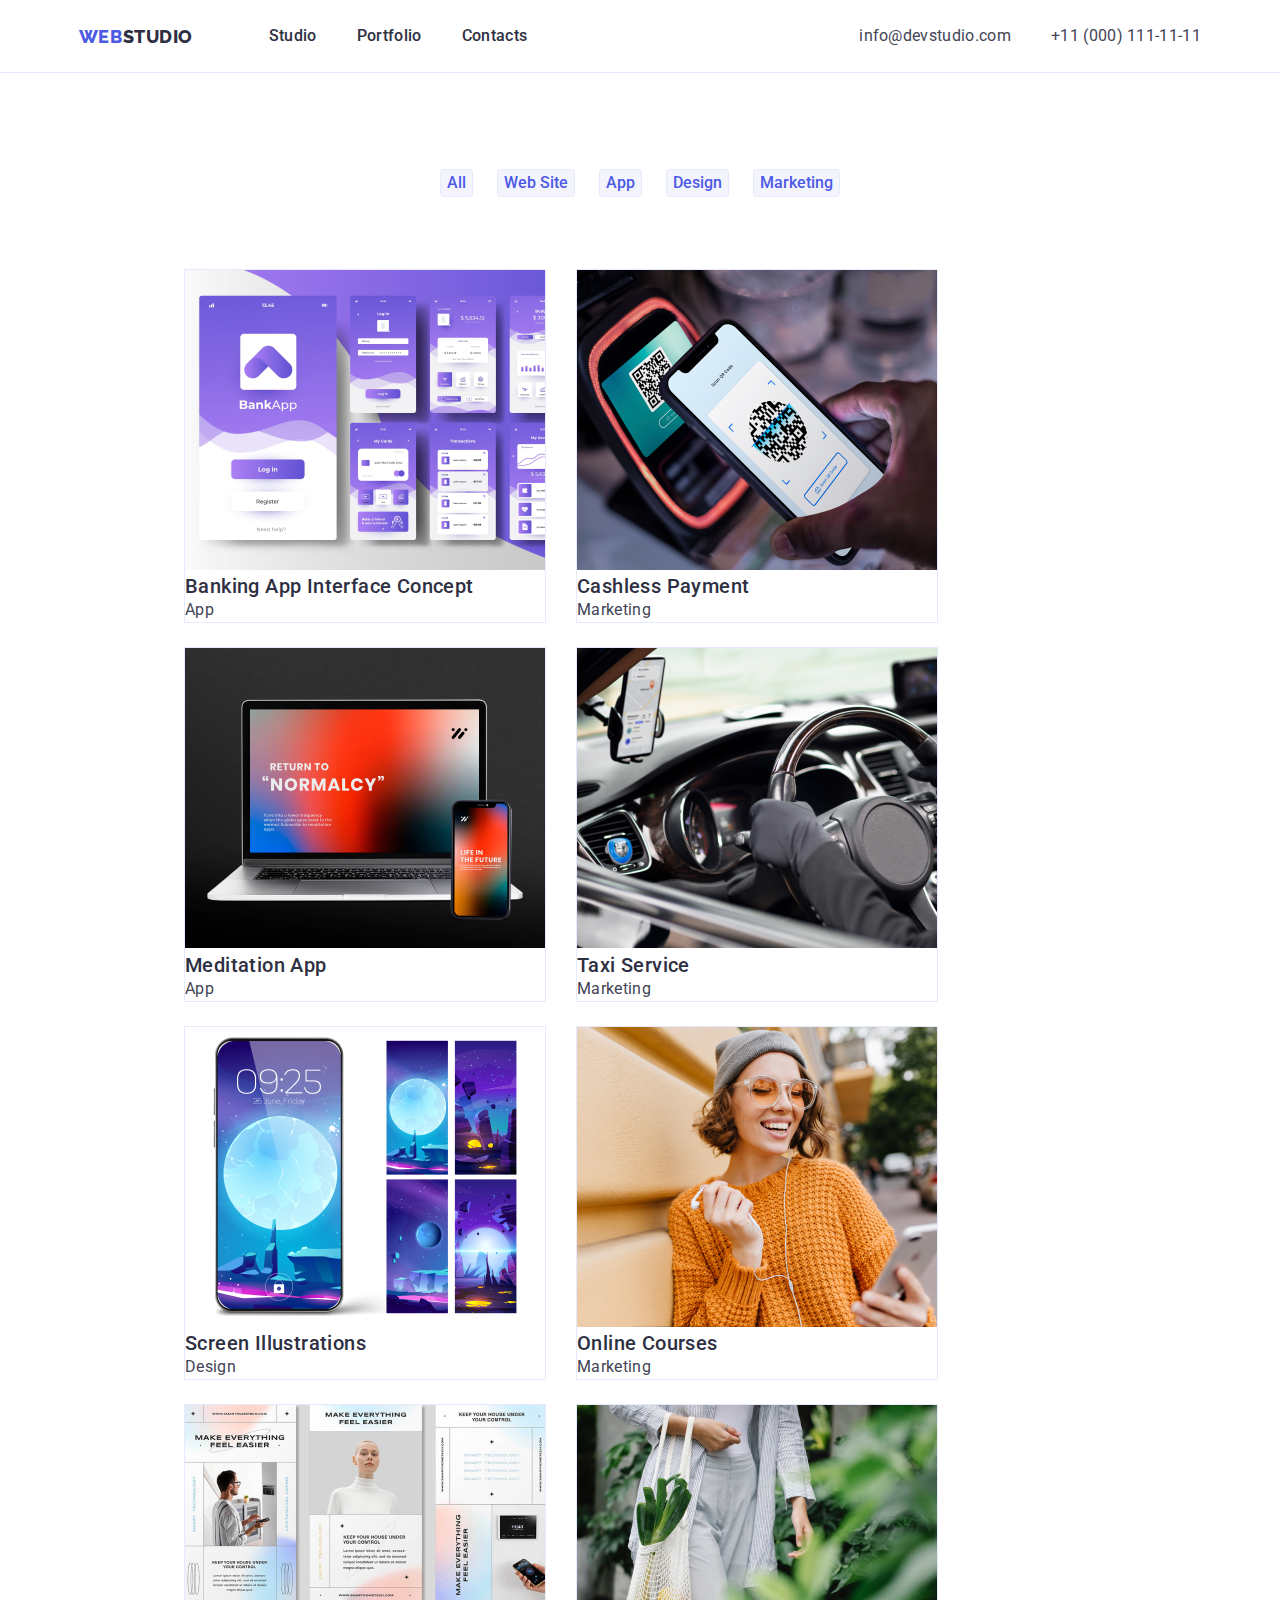
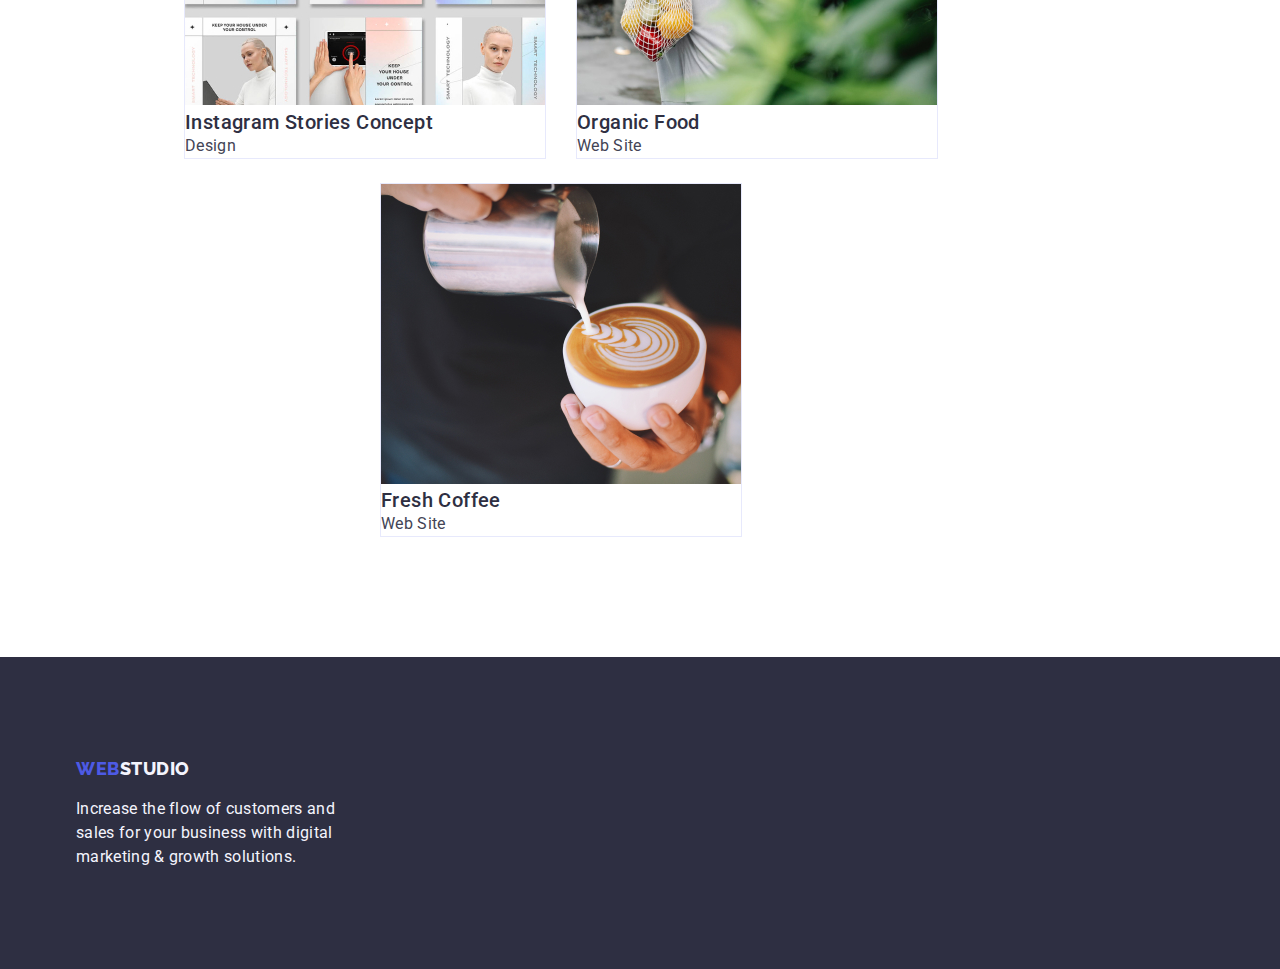
==== portfolio.html @ 6aa23710 "css refactor pt2" ====
<!DOCTYPE html>
<html lang="en">
  <head>
    <meta charset="UTF-8" />
    <meta name="viewport" content="width=device-width, initial-scale=1.0" />

    <title>Web Studio</title>

    <link rel="stylesheet" href="./css/modern-normalize.css" />
    <link rel="stylesheet" href="./css/styles.css" />

    <link rel="preconnect" href="https://fonts.googleapis.com" />
    <link rel="preconnect" href="https://fonts.gstatic.com" crossorigin />
    <link
      href="https://fonts.googleapis.com/css2?family=Raleway:ital,wght@0,800;1,800&family=Roboto:ital,wght@0,400;0,500;0,700;0,900;1,700;1,900&display=swap"
      rel="stylesheet"
    />
  </head>
  <body>
    <header class="header-container">
      <div class="container header-wrapper">
        <a href="#" class="header-logo"
          ><span class="header-logo-highlighted">Web</span>Studio</a
        >
        <nav class="nav-wrapper">
          <menu class="menu-list">
            <li><a class="menu-item" href="index.html">Studio</a></li>
            <li><a class="menu-item" href="portfolio.html">Portfolio</a></li>
            <li><a class="menu-item" href="#">Contacts</a></li>
          </menu>
        </nav>
        <ul class="contact-list">
          <li>
            <a class="contact-item" href="mailto:info@devstudio.com"
              >info@devstudio.com</a
            >
          </li>
          <li>
            <a class="contact-item" href="tel:+111111111">+11 (000) 111-11-11</a>
          </li>
        </ul>
      </div>
    </header>

    <main>
      <div class="filter-list-container">
        <ul class="filter-list">
          <li><button class="filter-item" type="button">All</button></li>
          <li><button class="filter-item" type="button">Web Site</button></li>
          <li><button class="filter-item" type="button">App</button></li>
          <li><button class="filter-item" type="button">Design</button></li>
          <li><button class="filter-item" type="button">Marketing</button></li>
        </ul>
      </div>
      <div class="container">
        <section class="gallery-section">
          <div class=""></div>
          <ul class="gallery-image-list">
            <li class="gallery-image-listitem">
              <figure class="gallery-image-card">
                <img
                  src="./images/banking-app.jpg"
                  alt="Image of Banking App Interface Concept"
                  width="360"
                  height="300"
                />
                <h3 class="gallery-image-label">Banking App Interface Concept</h3>
                <figcaption class="gallery-image-description">App</figcaption>
              </figure>
            </li>
            <li class="gallery-image-listitem">
              <figure class="gallery-image-card">
                <img
                  src="./images/cashless-payment.jpg"
                  alt="Image of cashless payment app"
                  width="360"
                  height="300"
                />
                <h3 class="gallery-image-label">Cashless Payment</h3>
                <figcaption class="gallery-image-description">Marketing</figcaption>
              </figure>
            </li>
            <li class="gallery-image-listitem">
              <figure class="gallery-image-card">
                <img
                  src="./images/meditation-app.jpg"
                  alt="Image of meditation app"
                  width="360"
                  height="300"
                />
                <h3 class="gallery-image-label">Meditation App</h3>
                <figcaption class="gallery-image-description">App</figcaption>
              </figure>
            </li>
            <li class="gallery-image-listitem">
              <figure class="gallery-image-card">
                <img
                  src="./images/taxi-service.jpg"
                  alt="Image of taxi service"
                  width="360"
                  height="300"
                />
                <h3 class="gallery-image-label">Taxi Service</h3>
                <figcaption class="gallery-image-description">Marketing</figcaption>
              </figure>
            </li>
            <li class="gallery-image-listitem">
              <figure class="gallery-image-card">
                <img
                  src="./images/screen-illustrations.jpg"
                  alt="Image of screen illustrations app"
                  width="360"
                  height="300"
                />
                <h3 class="gallery-image-label">Screen Illustrations</h3>
                <figcaption class="gallery-image-description">Design</figcaption>
              </figure>
            </li>
            <li class="gallery-image-listitem">
              <figure class="gallery-image-card">
                <img
                  src="./images/online-courses.jpg"
                  alt="Image of woman holding a phone"
                  width="360"
                  height="300"
                />
                <h3 class="gallery-image-label">Online Courses</h3>
                <figcaption class="gallery-image-description">Marketing</figcaption>
              </figure>
            </li>
            <li class="gallery-image-listitem">
              <figure class="gallery-image-card">
                <img
                  src="./images/instagram-stories-concept.jpg"
                  alt="Image of instagram stories concept "
                  width="360"
                  height="300"
                />
                <h3 class="gallery-image-label">Instagram Stories Concept</h3>
                <figcaption class="gallery-image-description">Design</figcaption>
              </figure>
            </li>
            <li class="gallery-image-listitem">
              <figure class="gallery-image-card">
                <img
                  src="./images/organic-food.jpg"
                  alt="Image of someone holding a bag with vegetables"
                  width="360"
                  height="300"
                />
                <h3 class="gallery-image-label">Organic Food</h3>
                <figcaption class="gallery-image-description">Web Site</figcaption>
              </figure>
            </li>
            <li class="gallery-image-listitem">
              <figure class="gallery-image-card">
                <img
                  src="./images/fresh-coffee.jpg"
                  alt="Image of someone pouring a coffee into a cup"
                  width="360"
                  height="300"
                />
                <h3 class="gallery-image-label">Fresh Coffee</h3>
                <figcaption class="gallery-image-description">Web Site</figcaption>
              </figure>
            </li>
          </ul>
        </section>
      </div>
    </main>

    <footer class="footer-container">
      <div class="container footer-wraper">
        <ul class="footer-list">
          <li>
            <a class="footer-logo" href="#"
              ><span class="footer-logo-highlighted">Web</span>Studio</a
            >
          </li>
          <li>
            <p class="footer-text">
              Increase the flow of customers and sales for your business with digital
              marketing & growth solutions.
            </p>
          </li>
        </ul>
      </div>
    </footer>
  </body>
</html>
---- css/styles.css ----
:root {
  --color-primary: #4d5ae5;
  --color-pressed: #404bbf;
  --color-dark: #2e2f42;
  --color-success: #31d0aa;
  --color-text: #434455;
  --color-subtle-text: #8e8f99;
  --color-accent: #e7e9fc;
  --color-light: #f4f4fd;
  --color-modal-overlay: #2e2f42;
  --color-hero-background: #2e2f42;
  --color-white-background: #ffffff;
  --color-modal-background: #2e2f42;
}
body {
  color: var(--color-text);
  font-family: "Roboto", sans-serif;

  font-size: 16px;
}
/* utility classes */
.container {
  width: 1128px;
}
.section {
  padding-top: 120px;
  padding-bottom: 120px;
}
h1 {
  padding: 0;
  margin: 0;
}
h2 {
  padding: 0;
  margin: 0;
}
h3 {
  padding: 0;
  margin: 0;
}
ul {
  list-style: none;
  padding: 0;
  margin: 0;
}
menu {
  list-style: none;
  padding: 0;
  margin: 0;
}
figure {
  padding: 0;
  margin: 0;
}
p {
  padding: 0;
  margin: 0;
}
/* end of utility classes*/

/* Header section */
.header-container {
  background-color: var(--color-white-background);

  padding-left: 156px;
  padding-right: 156px;
  padding: 24px 24px;

  border-bottom: 1px solid var(--color-accent);
}
.header-wrapper {
  margin: 0 auto;
  display: flex;
  justify-content: center;
  align-items: center;
}
.header-logo {
  color: var(--color-dark);

  font-family: "Raleway", sans-serif;

  font-size: 18px;
  font-weight: 800;
  line-height: 1.1666667;
  letter-spacing: 0.54px;

  text-decoration: none;
  text-transform: uppercase;
}
.header-logo-highlighted {
  color: var(--color-primary);
}
.nav-wrapper {
  margin-left: 76px;
  margin-right: 332px;
}

.menu-list {
  display: flex;
  gap: 40px;

  padding: 0;
}
.menu-item {
  color: var(--color-dark);

  font-weight: 500;
  line-height: 1.5;
  letter-spacing: 0.32px;

  text-decoration: none;
}
.menu-item:focus,
.menu-item:hover {
  color: var(--color-pressed);
}

.contact-list {
  display: flex;
  gap: 40px;

  padding: 0;
}

.contact-item {
  color: var(--color-text);

  line-height: 1.5;
  letter-spacing: 0.32px;

  text-decoration: none;
}
.contact-item:hover,
.contact-item:focus {
  color: var(--color-pressed);
}

/*End of Header section */

/* Main */
.main-container {
  background-color: var(--color-white-background);
}

/* Hero section */
.hero-container {
  background-color: var(--color-dark);

  display: flex;
  flex-direction: column;

  justify-content: center;
  align-items: center;

  gap: 48px;

  padding: 188px 188px;
}
.hero-title {
  color: var(--color-white-background);

  font-size: 56px;
  font-weight: 700;
  line-height: 1.0714286;
  letter-spacing: 1.12px;

  text-align: center;

  max-width: 496px;
}
.hero-button {
  color: var(--color-white-background);
  background-color: var(--color-primary);

  font-family: "Roboto", sans-serif;

  font-weight: 500;
  line-height: 1.5;
  letter-spacing: 0.64px;

  border: none;
  outline: none;
  cursor: pointer;

  border-radius: 4px;
  box-shadow: 0px 4px 4px 0px rgba(0, 0, 0, 0.15);

  max-width: 635px;
  padding: 16px 32px;
}
.hero-button:focus,
.hero-button:hover {
  background-color: var(--color-pressed);
}
/* End of Hero section */

/* Company Values section */
.company-values-container {
  display: flex;
  justify-content: center;
  gap: 24px;
}

.company-values-list {
  display: flex;
  justify-content: center;

  margin: 0;
  padding: 0;
  gap: 24px;
}
.company-values-wrapper {
  display: flex;
  flex-direction: column;
  gap: 8px;
  max-width: 264px;
}

.company-values-label {
  color: var(--color-dark);

  font-size: 20px;
  font-weight: 500;
  line-height: 1.2;
  letter-spacing: 0.4px;

  margin: 0;
  padding: 0;
}
.company-values-description {
  line-height: 1.5;
  letter-spacing: 0.32px;

  margin: 0;
  padding: 0;
}
/* End of Company Values */

/* Our work section */

.our-work-container {
  display: flex;
  justify-content: center;
  align-items: center;
}
.our-work-wrapper {
  display: flex;
  flex-direction: column;
  justify-content: center;
  align-items: center;

  gap: 72px;
}
.our-work-title {
  color: var(--color-dark);

  font-size: 36px;
  font-weight: 700;
  line-height: 1.111;
  letter-spacing: 0.72px;

  text-transform: capitalize;
  text-align: center;
}
.our-work-list {
  display: flex;
  gap: 24px;
}
.our-work-image {
  border: 1px solid var(--color-accent);
}

/* End of Our work section */

/* Our team section */
.our-team-container {
  background-color: var(--color-light);

  display: flex;
  justify-content: center;
  align-items: center;
}
.our-team-wrapper {
  display: flex;
  flex-direction: column;
  justify-content: center;
  align-items: center;

  gap: 72px;
}
.our-team-title {
  color: var(--color-dark);

  font-size: 36px;
  font-weight: 700;
  line-height: 1.111;
  letter-spacing: 0.72px;

  text-transform: capitalize;
  text-align: center;
}
.our-team-list {
  display: flex;
  justify-content: center;
  align-items: center;

  gap: 24px;
}
.our-team-card {
  background-color: var(--color-white-background);

  border-radius: 0px 0px 4px 4px;
  box-shadow: 0px 2px 1px 0px rgba(46, 47, 66, 0.08),
    0px 1px 1px 0px rgba(46, 47, 66, 0.16), 0px 1px 6px 0px rgba(46, 47, 66, 0.08);
}
.our-team-card-wrapper {
  display: flex;
  flex-direction: column;
  gap: 8px;

  padding-top: 32px;
  padding-bottom: 32px;
}
.our-team-label {
  color: var(--color-dark);

  font-size: 20px;
  font-weight: 500;
  line-height: 1.2;
  letter-spacing: 0.4px;

  text-align: center;
}
.our-team-description {
  line-height: 1.5;
  letter-spacing: 0.32px;

  text-align: center;
}
/* End of Our team section */

/* Footer section */
.footer-container {
  background-color: var(--color-dark);
  padding-top: 101.5px;
  padding-bottom: 100px;
  display: flex;
  justify-content: center;
  align-items: center;
}
.footer-wraper {
}
.footer-list {
  display: flex;
  flex-direction: column;
  gap: 17.5px;
}
.footer-logo {
  color: var(--color-light);

  font-family: "Raleway", sans-serif;

  font-size: 18px;
  font-weight: 800;
  line-height: 1.1666667;
  letter-spacing: 0.54px;

  text-decoration: none;
  text-transform: uppercase;
}
.footer-logo-highlighted {
  color: var(--color-primary);
}
.footer-text {
  color: var(--color-light);

  line-height: 1.5;
  letter-spacing: 0.32px;

  max-width: 264px;
}
/* End of Footer section */

/* Filter section */
.filter-section {
  display: flex;
  flex-direction: column;
  justify-content: center;
  align-items: center;
}
.filter-list-container {
  display: flex;
  flex-direction: column;
  justify-content: center;
  align-items: center;

  padding-top: 96px;
}

.filter-list {
  display: flex;
  gap: 24px;
}
.filter-item {
  color: var(--color-primary);
  background-color: var(--color-light);

  font-family: "Roboto", sans-serif;

  font-weight: 500;
  line-height: 1.5;

  border: 1px solid var(--color-accent);
  border-radius: 4px;
  outline: none;
  cursor: pointer;
}
.filter-item:focus,
.filter-item:hover {
  color: var(--color-white-background);
  background-color: var(--color-pressed);

  border: 1px solid var(--color-pressed);
  box-shadow: 0px 2px 2px 0px rgba(0, 0, 0, 0.12), 0px 2px 1px 0px rgba(0, 0, 0, 0.08),
    0px 3px 1px 0px rgba(0, 0, 0, 0.1);
}

/* End of Filter section */

/* Gallery section */
.gallery-section {
  padding-top: 72px;
  padding-bottom: 120px;
  display: flex;
  justify-content: center;
  align-items: center;
}
.gallery-section-wrapper {
  display: flex;
  justify-content: center;
  align-items: center;
}
.gallery-image-list {
  display: flex;

  justify-content: center;
  align-items: center;
  flex-wrap: wrap;
  gap: 24px;
}
.gallery-image-listitem {
  display: flex;
  flex-basis: calc((100% - 24px) / 3);
}
.gallery-image-card {
  background-color: var(--color-white-background);
  border: 1px solid var(--color-accent);
}
.gallery-image-label {
  color: var(--color-dark);

  font-size: 20px;
  font-weight: 500;
  line-height: 1.2;
  letter-spacing: 0.4px;
}
.gallery-image-description {
  line-height: 1.5;
  letter-spacing: 0.32px;
}
/* End of Gallery section */
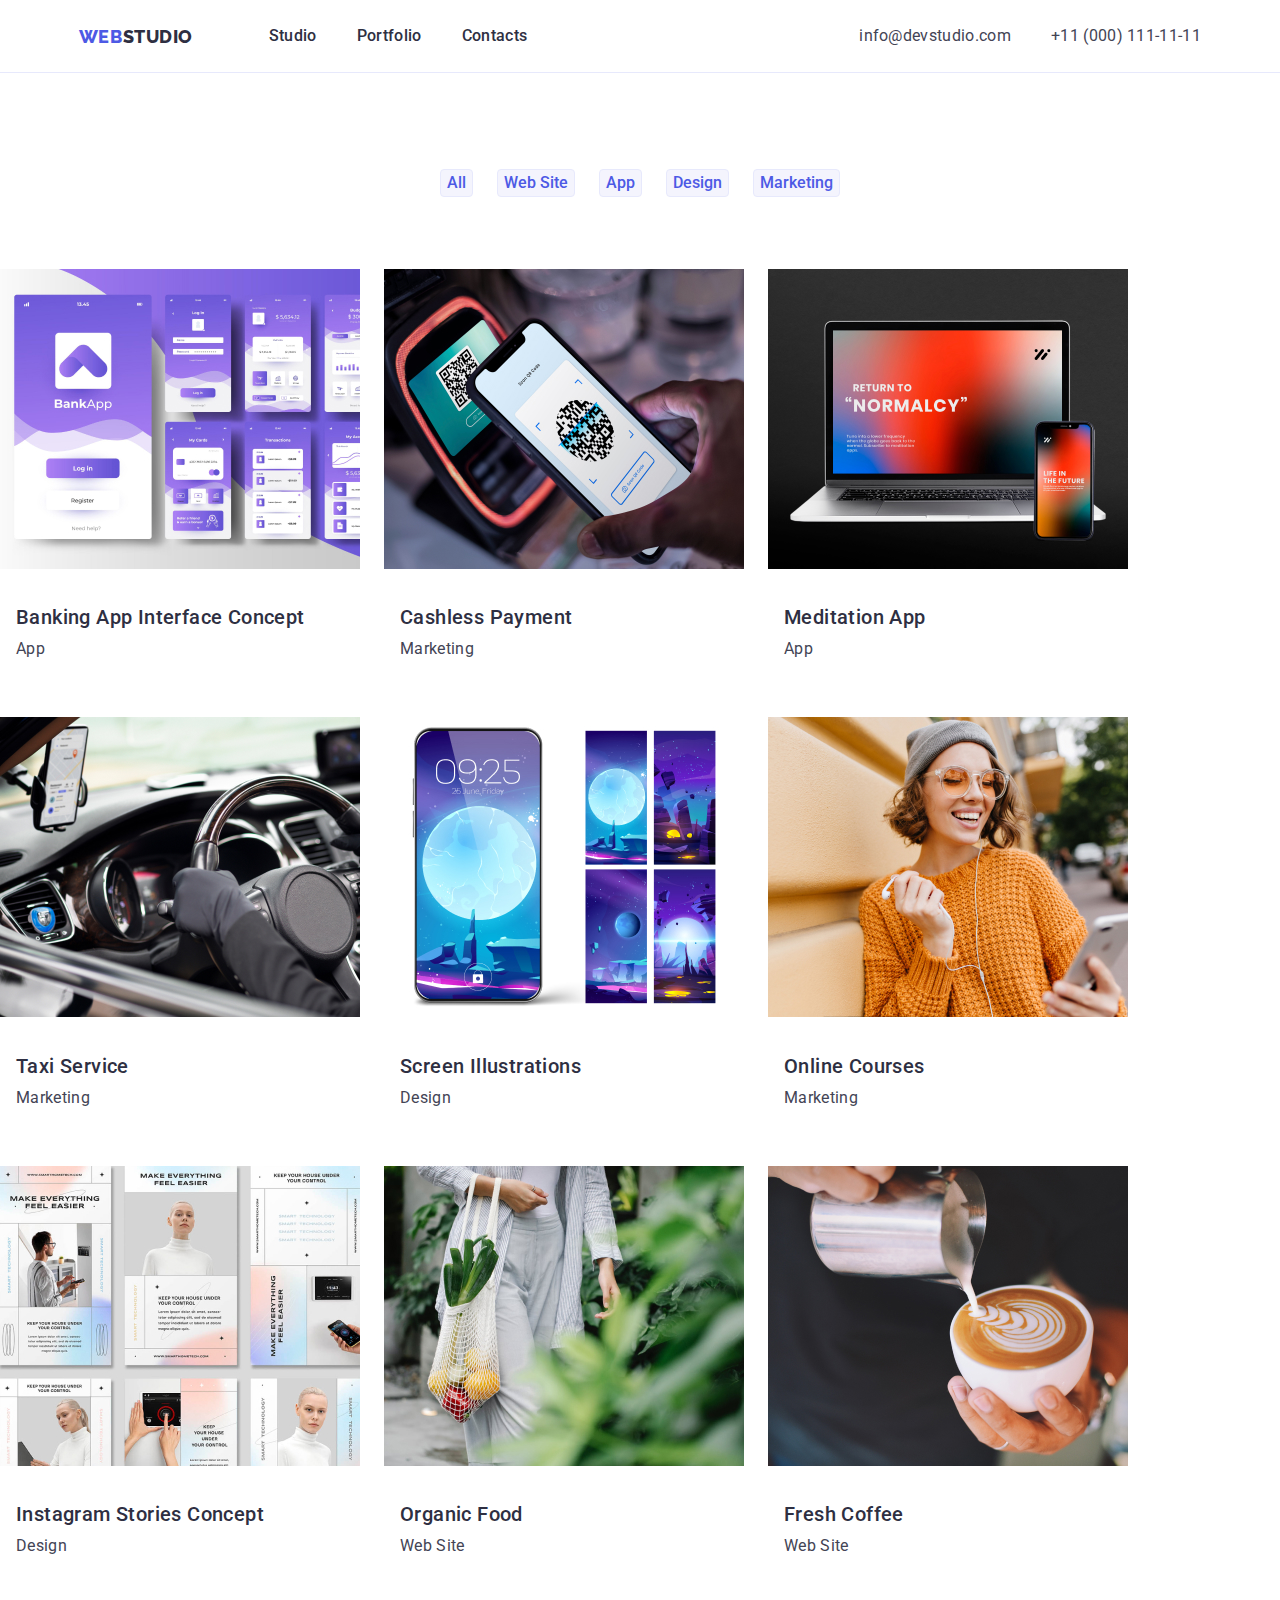
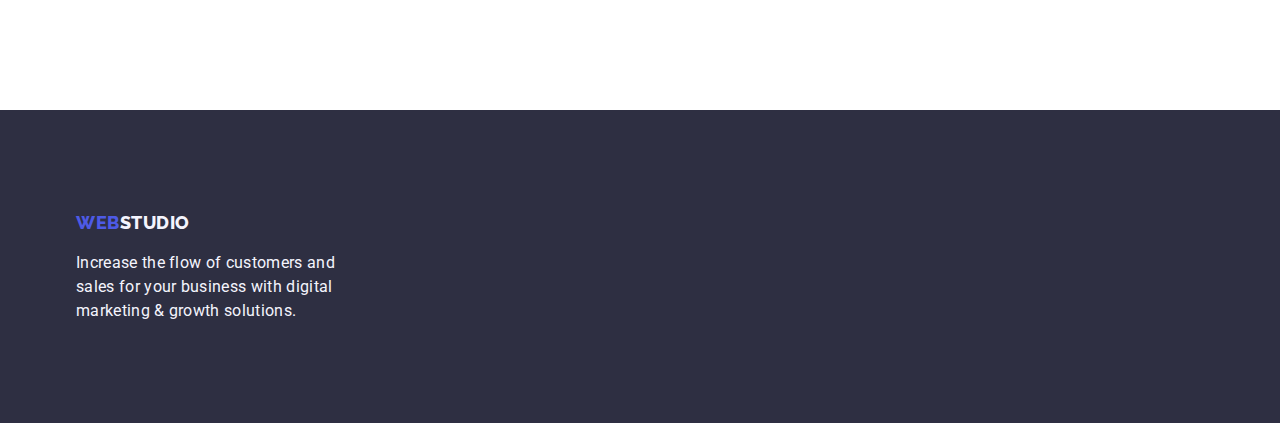
==== commit ac09a493: "gallery card align" ====
--- a/portfolio.html
+++ b/portfolio.html
@@ -54,7 +54,6 @@
       </div>
       <div class="container">
         <section class="gallery-section">
-          <div class=""></div>
           <ul class="gallery-image-list">
             <li class="gallery-image-listitem">
               <figure class="gallery-image-card">
@@ -64,8 +63,10 @@
                   width="360"
                   height="300"
                 />
-                <h3 class="gallery-image-label">Banking App Interface Concept</h3>
-                <figcaption class="gallery-image-description">App</figcaption>
+                <div class="gallery-image-card-wrapper">
+                  <h3 class="gallery-image-label">Banking App Interface Concept</h3>
+                  <figcaption class="gallery-image-description">App</figcaption>
+                </div>
               </figure>
             </li>
             <li class="gallery-image-listitem">
@@ -76,8 +77,10 @@
                   width="360"
                   height="300"
                 />
-                <h3 class="gallery-image-label">Cashless Payment</h3>
-                <figcaption class="gallery-image-description">Marketing</figcaption>
+                <div class="gallery-image-card-wrapper">
+                  <h3 class="gallery-image-label">Cashless Payment</h3>
+                  <figcaption class="gallery-image-description">Marketing</figcaption>
+                </div>
               </figure>
             </li>
             <li class="gallery-image-listitem">
@@ -88,8 +91,10 @@
                   width="360"
                   height="300"
                 />
-                <h3 class="gallery-image-label">Meditation App</h3>
-                <figcaption class="gallery-image-description">App</figcaption>
+                <div class="gallery-image-card-wrapper">
+                  <h3 class="gallery-image-label">Meditation App</h3>
+                  <figcaption class="gallery-image-description">App</figcaption>
+                </div>
               </figure>
             </li>
             <li class="gallery-image-listitem">
@@ -100,8 +105,10 @@
                   width="360"
                   height="300"
                 />
-                <h3 class="gallery-image-label">Taxi Service</h3>
-                <figcaption class="gallery-image-description">Marketing</figcaption>
+                <div class="gallery-image-card-wrapper">
+                  <h3 class="gallery-image-label">Taxi Service</h3>
+                  <figcaption class="gallery-image-description">Marketing</figcaption>
+                </div>
               </figure>
             </li>
             <li class="gallery-image-listitem">
@@ -112,8 +119,10 @@
                   width="360"
                   height="300"
                 />
-                <h3 class="gallery-image-label">Screen Illustrations</h3>
-                <figcaption class="gallery-image-description">Design</figcaption>
+                <div class="gallery-image-card-wrapper">
+                  <h3 class="gallery-image-label">Screen Illustrations</h3>
+                  <figcaption class="gallery-image-description">Design</figcaption>
+                </div>
               </figure>
             </li>
             <li class="gallery-image-listitem">
@@ -124,8 +133,10 @@
                   width="360"
                   height="300"
                 />
-                <h3 class="gallery-image-label">Online Courses</h3>
-                <figcaption class="gallery-image-description">Marketing</figcaption>
+                <div class="gallery-image-card-wrapper">
+                  <h3 class="gallery-image-label">Online Courses</h3>
+                  <figcaption class="gallery-image-description">Marketing</figcaption>
+                </div>
               </figure>
             </li>
             <li class="gallery-image-listitem">
@@ -136,8 +147,10 @@
                   width="360"
                   height="300"
                 />
-                <h3 class="gallery-image-label">Instagram Stories Concept</h3>
-                <figcaption class="gallery-image-description">Design</figcaption>
+                <div class="gallery-image-card-wrapper">
+                  <h3 class="gallery-image-label">Instagram Stories Concept</h3>
+                  <figcaption class="gallery-image-description">Design</figcaption>
+                </div>
               </figure>
             </li>
             <li class="gallery-image-listitem">
@@ -148,8 +161,10 @@
                   width="360"
                   height="300"
                 />
-                <h3 class="gallery-image-label">Organic Food</h3>
-                <figcaption class="gallery-image-description">Web Site</figcaption>
+                <div class="gallery-image-card-wrapper">
+                  <h3 class="gallery-image-label">Organic Food</h3>
+                  <figcaption class="gallery-image-description">Web Site</figcaption>
+                </div>
               </figure>
             </li>
             <li class="gallery-image-listitem">
@@ -160,8 +175,10 @@
                   width="360"
                   height="300"
                 />
-                <h3 class="gallery-image-label">Fresh Coffee</h3>
-                <figcaption class="gallery-image-description">Web Site</figcaption>
+                <div class="gallery-image-card-wrapper">
+                  <h3 class="gallery-image-label">Fresh Coffee</h3>
+                  <figcaption class="gallery-image-description">Web Site</figcaption>
+                </div>
               </figure>
             </li>
           </ul>
--- a/css/styles.css
+++ b/css/styles.css
@@ -450,11 +450,17 @@
 }
 .gallery-image-listitem {
   display: flex;
-  flex-basis: calc((100% - 24px) / 3);
+  border: 0 1px 1px 1px solid var(--color-accent);
 }
 .gallery-image-card {
   background-color: var(--color-white-background);
-  border: 1px solid var(--color-accent);
+}
+.gallery-image-card-wrapper {
+  padding: 32px 16px;
+
+  display: flex;
+  flex-direction: column;
+  gap: 8px;
 }
 .gallery-image-label {
   color: var(--color-dark);
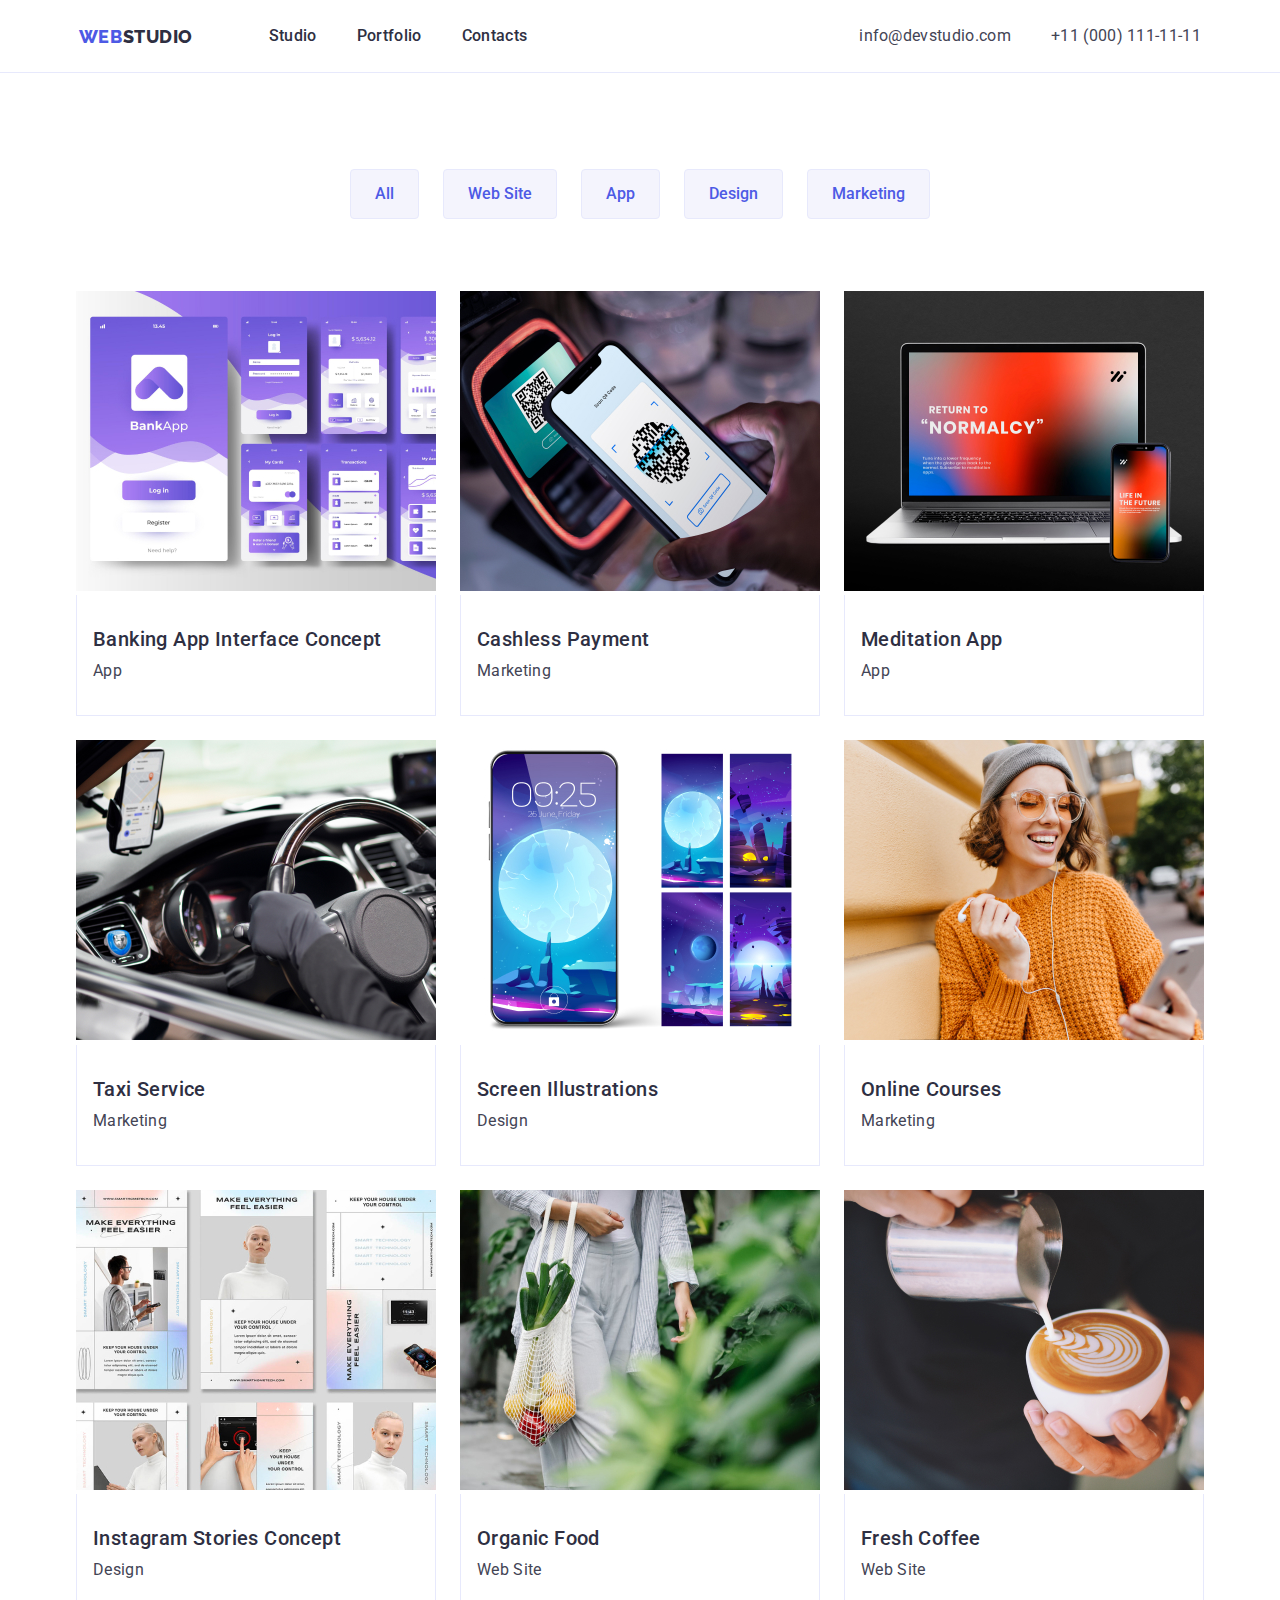
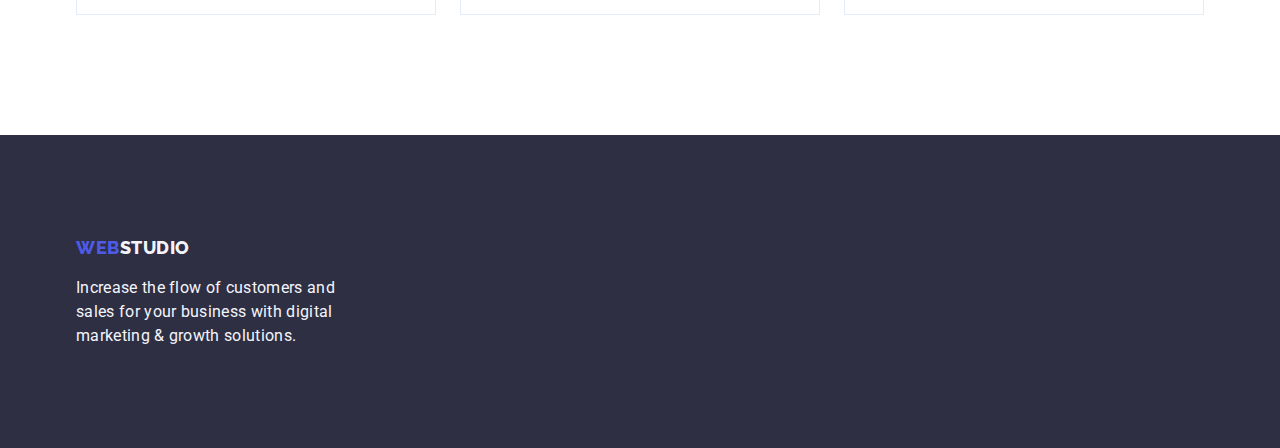
==== commit c6cab380: "gallery section align" ====
--- a/portfolio.html
+++ b/portfolio.html
@@ -52,8 +52,8 @@
           <li><button class="filter-item" type="button">Marketing</button></li>
         </ul>
       </div>
-      <div class="container">
-        <section class="gallery-section">
+      <section class="gallery-section">
+        <div class="container">
           <ul class="gallery-image-list">
             <li class="gallery-image-listitem">
               <figure class="gallery-image-card">
@@ -182,8 +182,8 @@
               </figure>
             </li>
           </ul>
-        </section>
-      </div>
+        </div>
+      </section>
     </main>
 
     <footer class="footer-container">
--- a/css/styles.css
+++ b/css/styles.css
@@ -414,6 +414,8 @@
   border-radius: 4px;
   outline: none;
   cursor: pointer;
+
+  padding: 12px 24px;
 }
 .filter-item:focus,
 .filter-item:hover {
@@ -428,6 +430,7 @@
 /* End of Filter section */
 
 /* Gallery section */
+
 .gallery-section {
   padding-top: 72px;
   padding-bottom: 120px;
@@ -450,12 +453,14 @@
 }
 .gallery-image-listitem {
   display: flex;
-  border: 0 1px 1px 1px solid var(--color-accent);
 }
 .gallery-image-card {
   background-color: var(--color-white-background);
 }
 .gallery-image-card-wrapper {
+  border: 1px solid var(--color-accent);
+  border-top: none;
+
   padding: 32px 16px;
 
   display: flex;
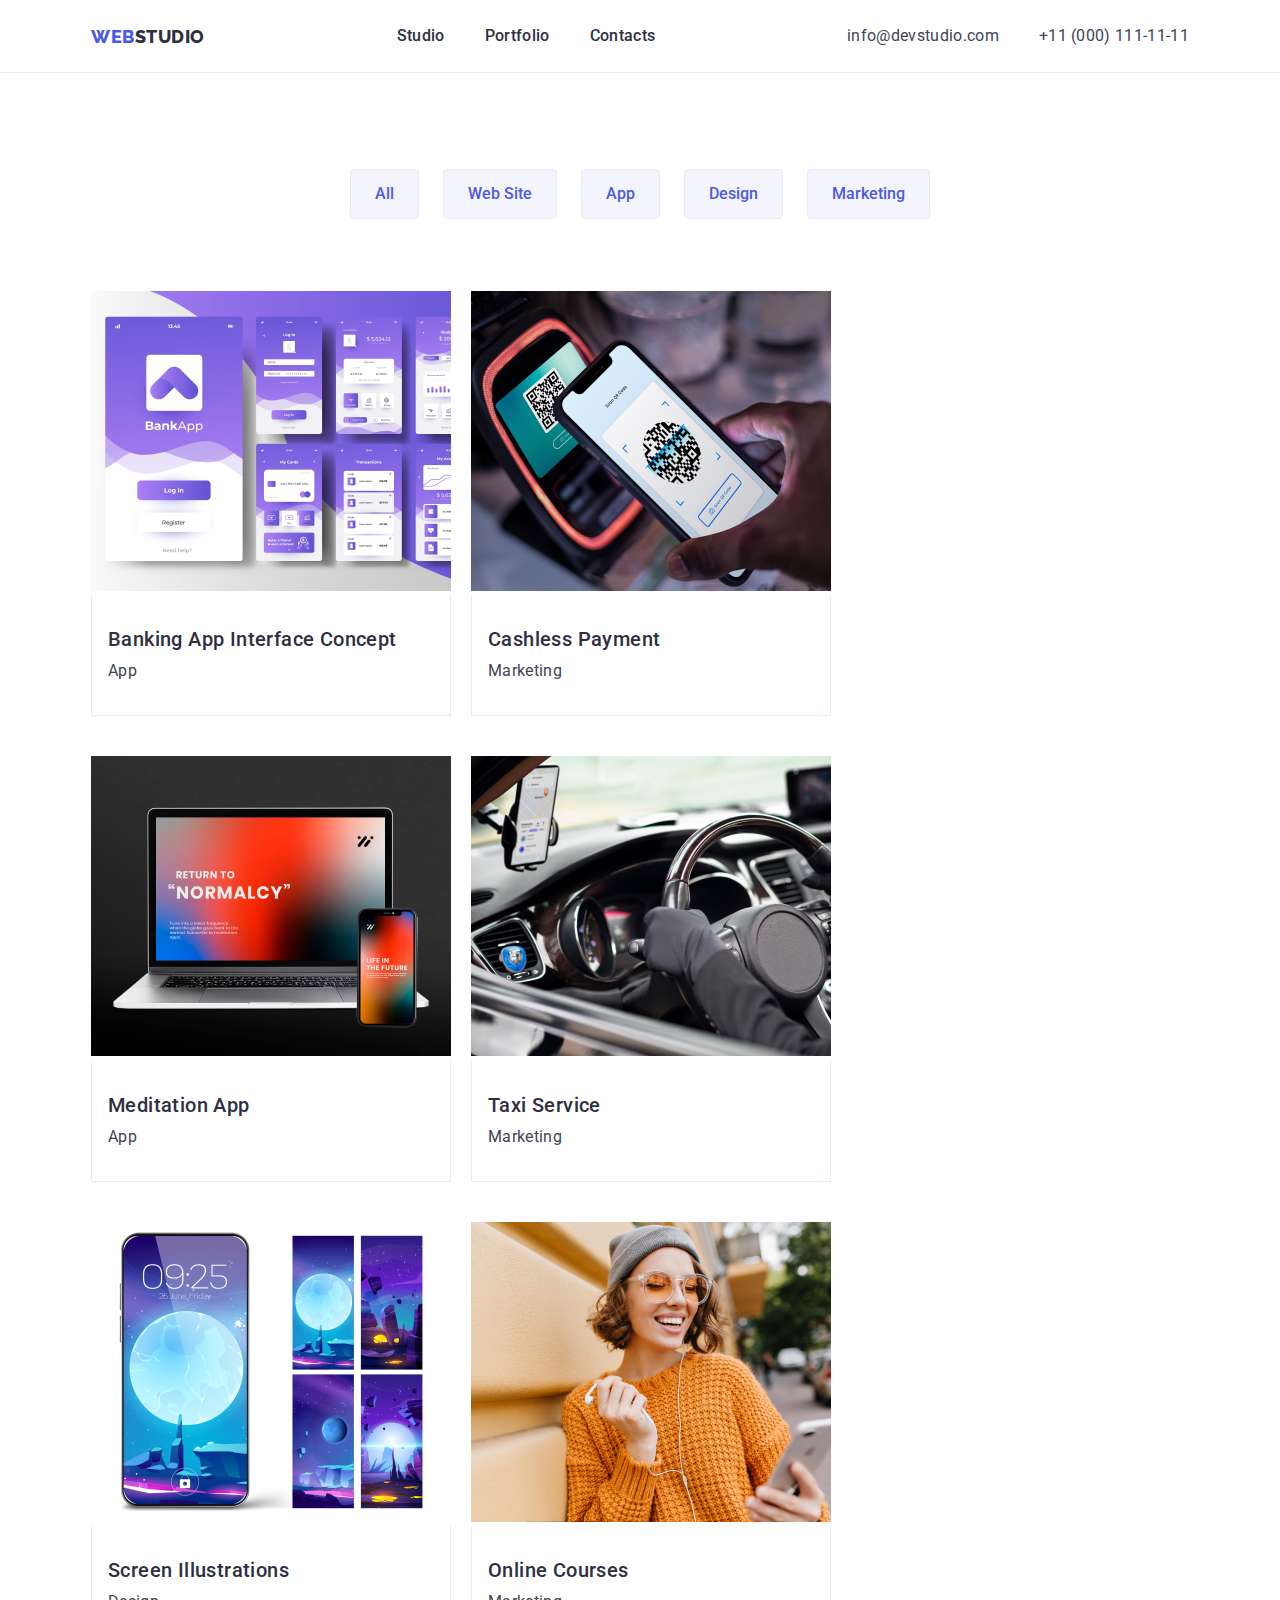
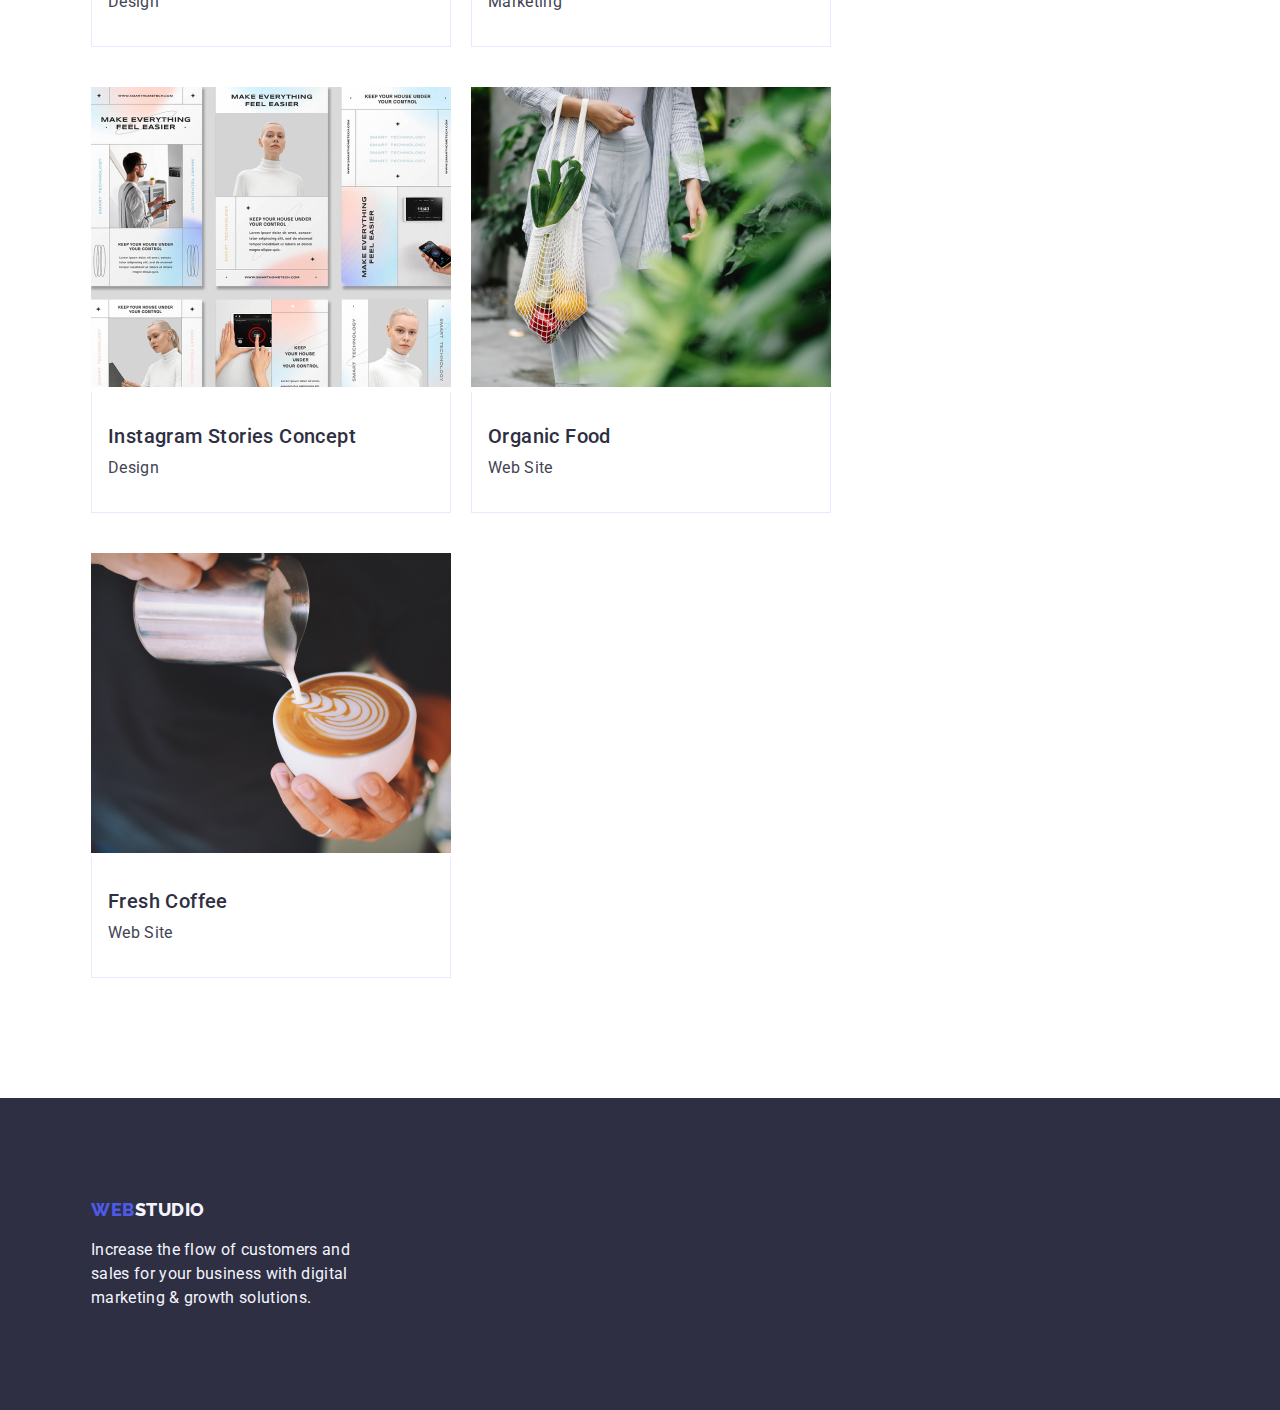
==== commit b40d0515: "grid refactor" ====
--- a/portfolio.html
+++ b/portfolio.html
@@ -18,27 +18,29 @@
   </head>
   <body>
     <header class="header-container">
-      <div class="container header-wrapper">
-        <a href="#" class="header-logo"
-          ><span class="header-logo-highlighted">Web</span>Studio</a
-        >
-        <nav class="nav-wrapper">
-          <menu class="menu-list">
-            <li><a class="menu-item" href="index.html">Studio</a></li>
-            <li><a class="menu-item" href="portfolio.html">Portfolio</a></li>
-            <li><a class="menu-item" href="#">Contacts</a></li>
-          </menu>
-        </nav>
-        <ul class="contact-list">
-          <li>
-            <a class="contact-item" href="mailto:info@devstudio.com"
-              >info@devstudio.com</a
-            >
-          </li>
-          <li>
-            <a class="contact-item" href="tel:+111111111">+11 (000) 111-11-11</a>
-          </li>
-        </ul>
+      <div class="container">
+        <div class="header-wrapper">
+          <a href="#" class="header-logo"
+            ><span class="header-logo-highlighted">Web</span>Studio</a
+          >
+          <nav>
+            <menu class="menu-list">
+              <li><a class="menu-item" href="index.html">Studio</a></li>
+              <li><a class="menu-item" href="portfolio.html">Portfolio</a></li>
+              <li><a class="menu-item" href="#">Contacts</a></li>
+            </menu>
+          </nav>
+          <ul class="contact-list">
+            <li>
+              <a class="contact-item" href="mailto:info@devstudio.com"
+                >info@devstudio.com</a
+              >
+            </li>
+            <li>
+              <a class="contact-item" href="tel:+111111111">+11 (000) 111-11-11</a>
+            </li>
+          </ul>
+        </div>
       </div>
     </header>
 
@@ -55,7 +57,7 @@
       <section class="gallery-section">
         <div class="container">
           <ul class="gallery-image-list">
-            <li class="gallery-image-listitem">
+            <li class="gallery-image-list-item">
               <figure class="gallery-image-card">
                 <img
                   src="./images/banking-app.jpg"
@@ -65,11 +67,11 @@
                 />
                 <div class="gallery-image-card-wrapper">
                   <h3 class="gallery-image-label">Banking App Interface Concept</h3>
-                  <figcaption class="gallery-image-description">App</figcaption>
-                </div>
-              </figure>
-            </li>
-            <li class="gallery-image-listitem">
+                  <p class="gallery-image-description">App</p>
+                </div>
+              </figure>
+            </li>
+            <li class="gallery-image-list-item">
               <figure class="gallery-image-card">
                 <img
                   src="./images/cashless-payment.jpg"
@@ -79,11 +81,11 @@
                 />
                 <div class="gallery-image-card-wrapper">
                   <h3 class="gallery-image-label">Cashless Payment</h3>
-                  <figcaption class="gallery-image-description">Marketing</figcaption>
-                </div>
-              </figure>
-            </li>
-            <li class="gallery-image-listitem">
+                  <p class="gallery-image-description">Marketing</p>
+                </div>
+              </figure>
+            </li>
+            <li class="gallery-image-list-item">
               <figure class="gallery-image-card">
                 <img
                   src="./images/meditation-app.jpg"
@@ -93,11 +95,11 @@
                 />
                 <div class="gallery-image-card-wrapper">
                   <h3 class="gallery-image-label">Meditation App</h3>
-                  <figcaption class="gallery-image-description">App</figcaption>
-                </div>
-              </figure>
-            </li>
-            <li class="gallery-image-listitem">
+                  <p class="gallery-image-description">App</p>
+                </div>
+              </figure>
+            </li>
+            <li class="gallery-image-list-item">
               <figure class="gallery-image-card">
                 <img
                   src="./images/taxi-service.jpg"
@@ -107,11 +109,11 @@
                 />
                 <div class="gallery-image-card-wrapper">
                   <h3 class="gallery-image-label">Taxi Service</h3>
-                  <figcaption class="gallery-image-description">Marketing</figcaption>
-                </div>
-              </figure>
-            </li>
-            <li class="gallery-image-listitem">
+                  <p class="gallery-image-description">Marketing</p>
+                </div>
+              </figure>
+            </li>
+            <li class="gallery-image-list-item">
               <figure class="gallery-image-card">
                 <img
                   src="./images/screen-illustrations.jpg"
@@ -121,11 +123,11 @@
                 />
                 <div class="gallery-image-card-wrapper">
                   <h3 class="gallery-image-label">Screen Illustrations</h3>
-                  <figcaption class="gallery-image-description">Design</figcaption>
-                </div>
-              </figure>
-            </li>
-            <li class="gallery-image-listitem">
+                  <p class="gallery-image-description">Design</p>
+                </div>
+              </figure>
+            </li>
+            <li class="gallery-image-list-item">
               <figure class="gallery-image-card">
                 <img
                   src="./images/online-courses.jpg"
@@ -135,11 +137,11 @@
                 />
                 <div class="gallery-image-card-wrapper">
                   <h3 class="gallery-image-label">Online Courses</h3>
-                  <figcaption class="gallery-image-description">Marketing</figcaption>
-                </div>
-              </figure>
-            </li>
-            <li class="gallery-image-listitem">
+                  <p class="gallery-image-description">Marketing</p>
+                </div>
+              </figure>
+            </li>
+            <li class="gallery-image-list-item">
               <figure class="gallery-image-card">
                 <img
                   src="./images/instagram-stories-concept.jpg"
@@ -149,11 +151,11 @@
                 />
                 <div class="gallery-image-card-wrapper">
                   <h3 class="gallery-image-label">Instagram Stories Concept</h3>
-                  <figcaption class="gallery-image-description">Design</figcaption>
-                </div>
-              </figure>
-            </li>
-            <li class="gallery-image-listitem">
+                  <p class="gallery-image-description">Design</p>
+                </div>
+              </figure>
+            </li>
+            <li class="gallery-image-list-item">
               <figure class="gallery-image-card">
                 <img
                   src="./images/organic-food.jpg"
@@ -163,11 +165,11 @@
                 />
                 <div class="gallery-image-card-wrapper">
                   <h3 class="gallery-image-label">Organic Food</h3>
-                  <figcaption class="gallery-image-description">Web Site</figcaption>
-                </div>
-              </figure>
-            </li>
-            <li class="gallery-image-listitem">
+                  <p class="gallery-image-description">Web Site</p>
+                </div>
+              </figure>
+            </li>
+            <li class="gallery-image-list-item">
               <figure class="gallery-image-card">
                 <img
                   src="./images/fresh-coffee.jpg"
@@ -177,7 +179,7 @@
                 />
                 <div class="gallery-image-card-wrapper">
                   <h3 class="gallery-image-label">Fresh Coffee</h3>
-                  <figcaption class="gallery-image-description">Web Site</figcaption>
+                  <p class="gallery-image-description">Web Site</p>
                 </div>
               </figure>
             </li>
--- a/css/styles.css
+++ b/css/styles.css
@@ -20,7 +20,10 @@
 }
 /* utility classes */
 .container {
-  width: 1128px;
+  max-width: 1128px;
+  margin: 0 auto;
+  padding-left: 15px;
+  padding-right: 15px;
 }
 .section {
   padding-top: 120px;
@@ -62,16 +65,13 @@
 .header-container {
   background-color: var(--color-white-background);
 
-  padding-left: 156px;
-  padding-right: 156px;
   padding: 24px 24px;
 
   border-bottom: 1px solid var(--color-accent);
 }
 .header-wrapper {
-  margin: 0 auto;
-  display: flex;
-  justify-content: center;
+  display: flex;
+  justify-content: space-between;
   align-items: center;
 }
 .header-logo {
@@ -90,10 +90,6 @@
 .header-logo-highlighted {
   color: var(--color-primary);
 }
-.nav-wrapper {
-  margin-left: 76px;
-  margin-right: 332px;
-}
 
 .menu-list {
   display: flex;
@@ -195,18 +191,11 @@
 /* End of Hero section */
 
 /* Company Values section */
-.company-values-container {
+
+.company-values-list {
   display: flex;
   justify-content: center;
-  gap: 24px;
-}
-
-.company-values-list {
-  display: flex;
-  justify-content: center;
-
-  margin: 0;
-  padding: 0;
+
   gap: 24px;
 }
 .company-values-wrapper {
@@ -223,34 +212,15 @@
   font-weight: 500;
   line-height: 1.2;
   letter-spacing: 0.4px;
-
-  margin: 0;
-  padding: 0;
 }
 .company-values-description {
   line-height: 1.5;
   letter-spacing: 0.32px;
-
-  margin: 0;
-  padding: 0;
 }
 /* End of Company Values */
 
 /* Our work section */
 
-.our-work-container {
-  display: flex;
-  justify-content: center;
-  align-items: center;
-}
-.our-work-wrapper {
-  display: flex;
-  flex-direction: column;
-  justify-content: center;
-  align-items: center;
-
-  gap: 72px;
-}
 .our-work-title {
   color: var(--color-dark);
 
@@ -261,6 +231,8 @@
 
   text-transform: capitalize;
   text-align: center;
+
+  margin-bottom: 72px;
 }
 .our-work-list {
   display: flex;
@@ -280,14 +252,7 @@
   justify-content: center;
   align-items: center;
 }
-.our-team-wrapper {
-  display: flex;
-  flex-direction: column;
-  justify-content: center;
-  align-items: center;
-
-  gap: 72px;
-}
+
 .our-team-title {
   color: var(--color-dark);
 
@@ -298,6 +263,8 @@
 
   text-transform: capitalize;
   text-align: center;
+
+  margin-bottom: 72px;
 }
 .our-team-list {
   display: flex;
@@ -344,15 +311,12 @@
   background-color: var(--color-dark);
   padding-top: 101.5px;
   padding-bottom: 100px;
-  display: flex;
-  justify-content: center;
-  align-items: center;
-}
-.footer-wraper {
-}
+}
+
 .footer-list {
   display: flex;
   flex-direction: column;
+
   gap: 17.5px;
 }
 .footer-logo {
@@ -382,19 +346,15 @@
 /* End of Footer section */
 
 /* Filter section */
-.filter-section {
-  display: flex;
-  flex-direction: column;
+
+.filter-list-container {
+  display: flex;
+
   justify-content: center;
   align-items: center;
-}
-.filter-list-container {
-  display: flex;
-  flex-direction: column;
-  justify-content: center;
-  align-items: center;
 
   padding-top: 96px;
+  padding-bottom: 72px;
 }
 
 .filter-list {
@@ -432,28 +392,18 @@
 /* Gallery section */
 
 .gallery-section {
-  padding-top: 72px;
   padding-bottom: 120px;
-  display: flex;
-  justify-content: center;
-  align-items: center;
-}
-.gallery-section-wrapper {
-  display: flex;
-  justify-content: center;
-  align-items: center;
-}
+}
+
 .gallery-image-list {
   display: flex;
-
-  justify-content: center;
-  align-items: center;
   flex-wrap: wrap;
-  gap: 24px;
-}
-.gallery-image-listitem {
-  display: flex;
-}
+  gap: 40px 20px;
+}
+.gallery-image-list-item {
+  flex-basis: calc((100% - 20px) / 3);
+}
+
 .gallery-image-card {
   background-color: var(--color-white-background);
 }
@@ -462,10 +412,6 @@
   border-top: none;
 
   padding: 32px 16px;
-
-  display: flex;
-  flex-direction: column;
-  gap: 8px;
 }
 .gallery-image-label {
   color: var(--color-dark);
@@ -474,6 +420,8 @@
   font-weight: 500;
   line-height: 1.2;
   letter-spacing: 0.4px;
+
+  margin-bottom: 8px;
 }
 .gallery-image-description {
   line-height: 1.5;
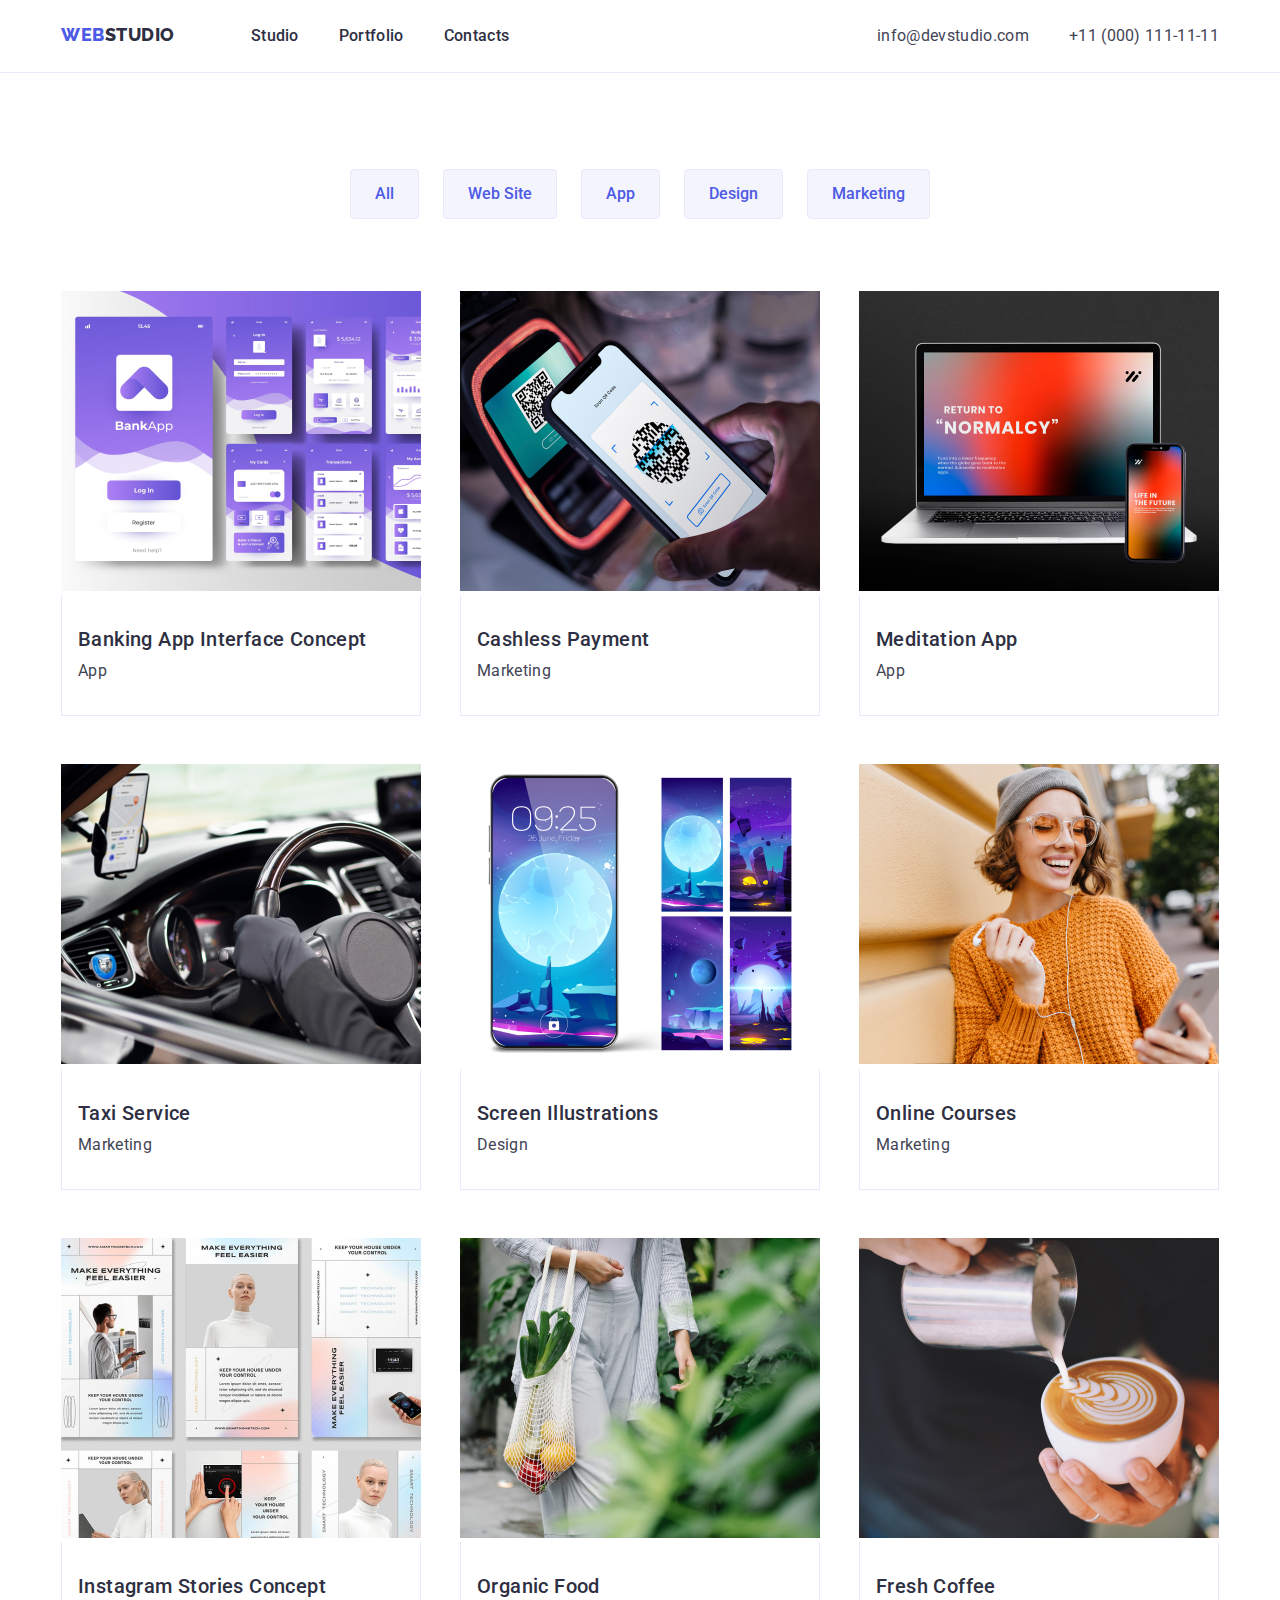
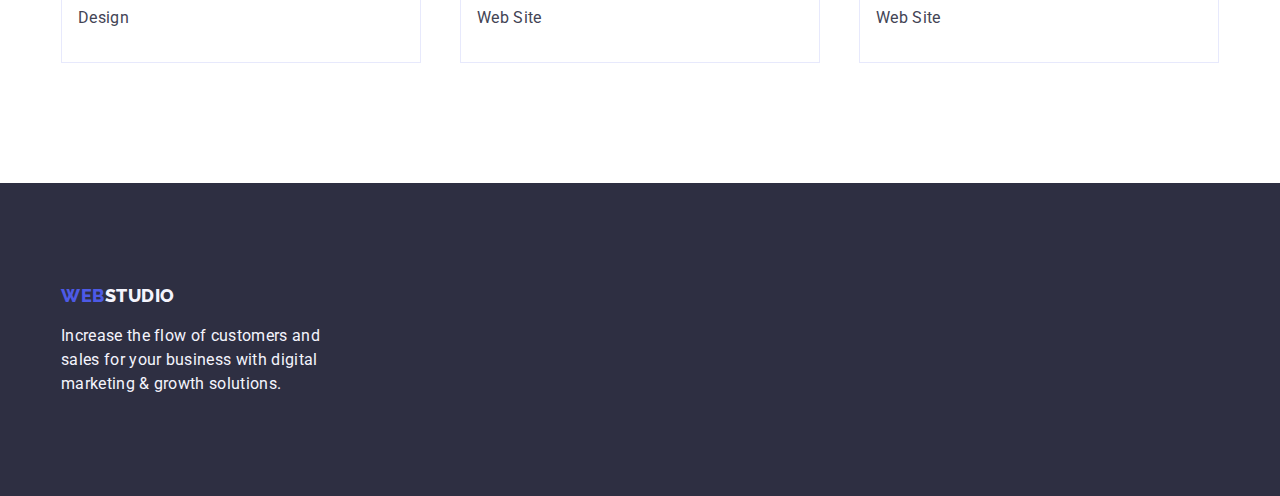
==== commit 4fd90e80: "changed footer column -> margin-top" ====
--- a/portfolio.html
+++ b/portfolio.html
@@ -20,16 +20,19 @@
     <header class="header-container">
       <div class="container">
         <div class="header-wrapper">
-          <a href="#" class="header-logo"
-            ><span class="header-logo-highlighted">Web</span>Studio</a
-          >
-          <nav>
-            <menu class="menu-list">
-              <li><a class="menu-item" href="index.html">Studio</a></li>
-              <li><a class="menu-item" href="portfolio.html">Portfolio</a></li>
-              <li><a class="menu-item" href="#">Contacts</a></li>
-            </menu>
-          </nav>
+          <div class="header-navcontainer">
+            <a href="#" class="header-logo"
+              ><span class="header-logo-highlighted">Web</span>Studio</a
+            >
+            <nav>
+              <menu class="menu-list">
+                <li><a class="menu-item" href="index.html">Studio</a></li>
+                <li><a class="menu-item" href="portfolio.html">Portfolio</a></li>
+                <li><a class="menu-item" href="#">Contacts</a></li>
+              </menu>
+            </nav>
+          </div>
+
           <ul class="contact-list">
             <li>
               <a class="contact-item" href="mailto:info@devstudio.com"
@@ -190,19 +193,13 @@
 
     <footer class="footer-container">
       <div class="container footer-wraper">
-        <ul class="footer-list">
-          <li>
-            <a class="footer-logo" href="#"
-              ><span class="footer-logo-highlighted">Web</span>Studio</a
-            >
-          </li>
-          <li>
-            <p class="footer-text">
-              Increase the flow of customers and sales for your business with digital
-              marketing & growth solutions.
-            </p>
-          </li>
-        </ul>
+        <a class="footer-logo" href="#"
+          ><span class="footer-logo-highlighted">Web</span>Studio</a
+        >
+        <p class="footer-text">
+          Increase the flow of customers and sales for your business with digital
+          marketing & growth solutions.
+        </p>
       </div>
     </footer>
   </body>
--- a/css/styles.css
+++ b/css/styles.css
@@ -20,10 +20,8 @@
 }
 /* utility classes */
 .container {
-  max-width: 1128px;
+  max-width: 1158px;
   margin: 0 auto;
-  padding-left: 15px;
-  padding-right: 15px;
 }
 .section {
   padding-top: 120px;
@@ -73,6 +71,10 @@
   display: flex;
   justify-content: space-between;
   align-items: center;
+}
+.header-navcontainer {
+  display: flex;
+  gap: 76px;
 }
 .header-logo {
   color: var(--color-dark);
@@ -194,14 +196,10 @@
 
 .company-values-list {
   display: flex;
-  justify-content: center;
-
+  justify-content: space-between;
   gap: 24px;
 }
 .company-values-wrapper {
-  display: flex;
-  flex-direction: column;
-  gap: 8px;
   max-width: 264px;
 }
 
@@ -212,6 +210,8 @@
   font-weight: 500;
   line-height: 1.2;
   letter-spacing: 0.4px;
+
+  margin-bottom: 8px;
 }
 .company-values-description {
   line-height: 1.5;
@@ -236,6 +236,7 @@
 }
 .our-work-list {
   display: flex;
+  justify-content: space-between;
   gap: 24px;
 }
 .our-work-image {
@@ -281,10 +282,6 @@
     0px 1px 1px 0px rgba(46, 47, 66, 0.16), 0px 1px 6px 0px rgba(46, 47, 66, 0.08);
 }
 .our-team-card-wrapper {
-  display: flex;
-  flex-direction: column;
-  gap: 8px;
-
   padding-top: 32px;
   padding-bottom: 32px;
 }
@@ -297,6 +294,8 @@
   letter-spacing: 0.4px;
 
   text-align: center;
+
+  margin-bottom: 8px;
 }
 .our-team-description {
   line-height: 1.5;
@@ -313,12 +312,6 @@
   padding-bottom: 100px;
 }
 
-.footer-list {
-  display: flex;
-  flex-direction: column;
-
-  gap: 17.5px;
-}
 .footer-logo {
   color: var(--color-light);
 
@@ -342,6 +335,8 @@
   letter-spacing: 0.32px;
 
   max-width: 264px;
+
+  margin-top: 17.5px;
 }
 /* End of Footer section */
 
@@ -398,10 +393,9 @@
 .gallery-image-list {
   display: flex;
   flex-wrap: wrap;
-  gap: 40px 20px;
-}
-.gallery-image-list-item {
-  flex-basis: calc((100% - 20px) / 3);
+
+  justify-content: space-between;
+  gap: 48px 24px;
 }
 
 .gallery-image-card {
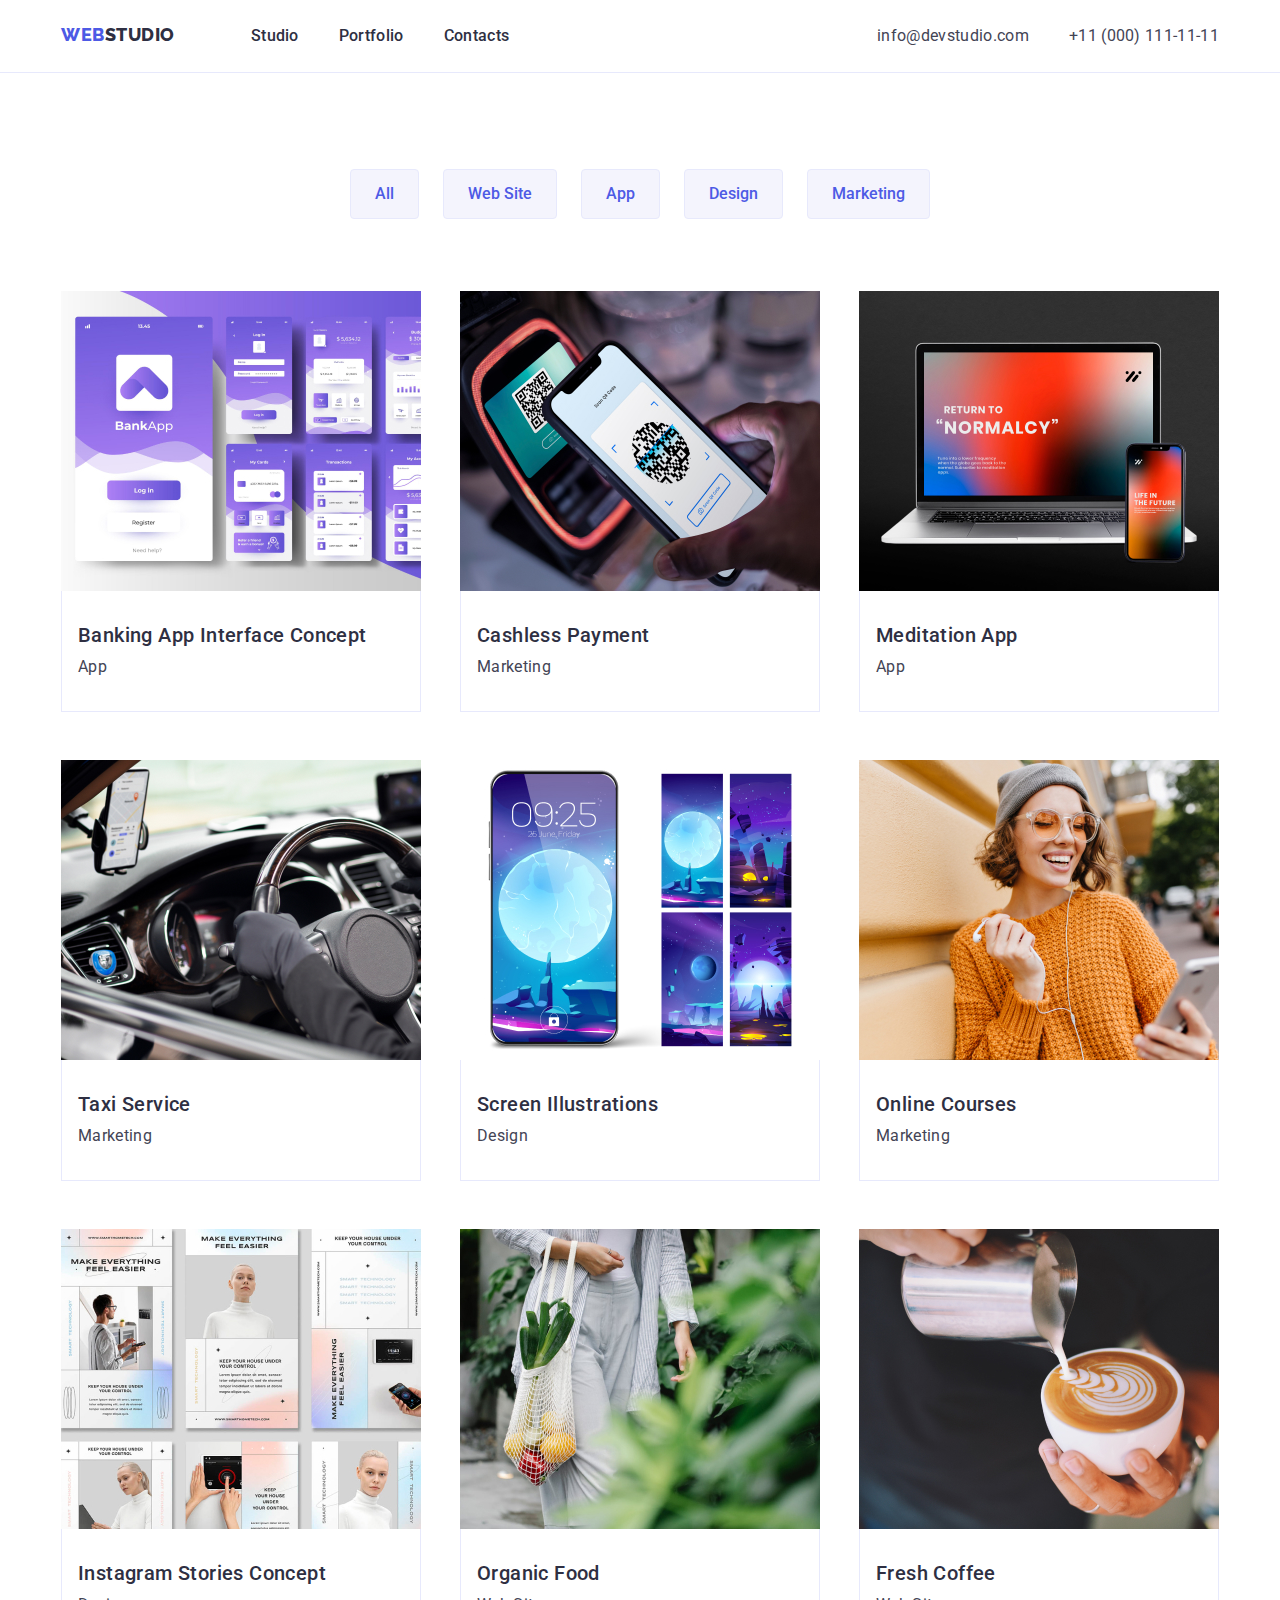
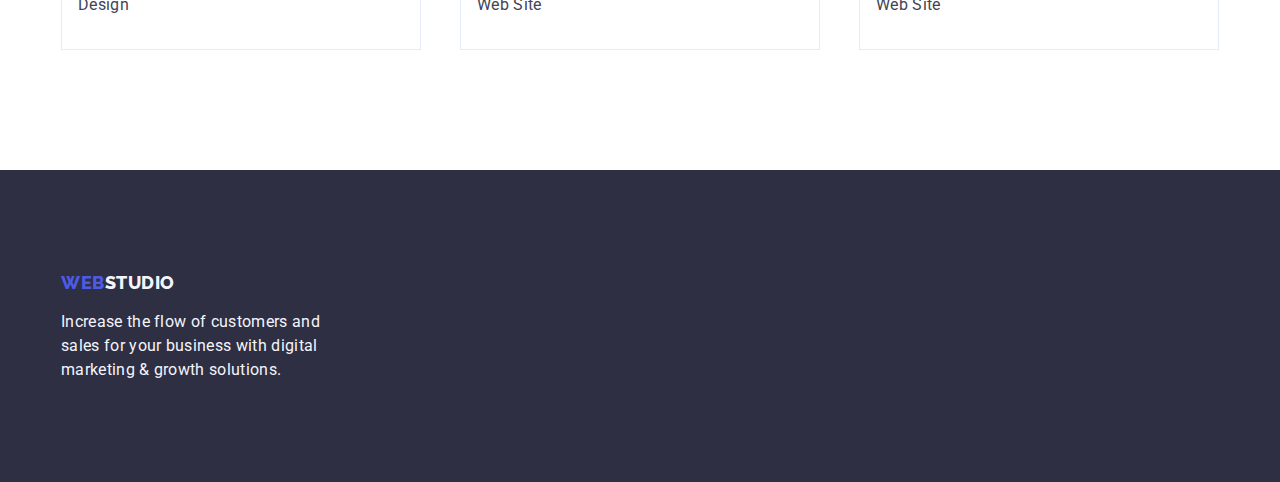
==== commit cf352340: "img changed to display block" ====
--- a/portfolio.html
+++ b/portfolio.html
@@ -61,8 +61,9 @@
         <div class="container">
           <ul class="gallery-image-list">
             <li class="gallery-image-list-item">
-              <figure class="gallery-image-card">
-                <img
+              <figure class="gallery-card">
+                <img
+                  class="gallery-image-card"
                   src="./images/banking-app.jpg"
                   alt="Image of Banking App Interface Concept"
                   width="360"
@@ -75,8 +76,9 @@
               </figure>
             </li>
             <li class="gallery-image-list-item">
-              <figure class="gallery-image-card">
-                <img
+              <figure class="gallery-card">
+                <img
+                  class="gallery-image-card"
                   src="./images/cashless-payment.jpg"
                   alt="Image of cashless payment app"
                   width="360"
@@ -89,8 +91,9 @@
               </figure>
             </li>
             <li class="gallery-image-list-item">
-              <figure class="gallery-image-card">
-                <img
+              <figure class="gallery-card">
+                <img
+                  class="gallery-image-card"
                   src="./images/meditation-app.jpg"
                   alt="Image of meditation app"
                   width="360"
@@ -103,8 +106,9 @@
               </figure>
             </li>
             <li class="gallery-image-list-item">
-              <figure class="gallery-image-card">
-                <img
+              <figure class="gallery-card">
+                <img
+                  class="gallery-image-card"
                   src="./images/taxi-service.jpg"
                   alt="Image of taxi service"
                   width="360"
@@ -117,8 +121,9 @@
               </figure>
             </li>
             <li class="gallery-image-list-item">
-              <figure class="gallery-image-card">
-                <img
+              <figure class="gallery-card">
+                <img
+                  class="gallery-image-card"
                   src="./images/screen-illustrations.jpg"
                   alt="Image of screen illustrations app"
                   width="360"
@@ -131,8 +136,9 @@
               </figure>
             </li>
             <li class="gallery-image-list-item">
-              <figure class="gallery-image-card">
-                <img
+              <figure class="gallery-card">
+                <img
+                  class="gallery-image-card"
                   src="./images/online-courses.jpg"
                   alt="Image of woman holding a phone"
                   width="360"
@@ -145,8 +151,9 @@
               </figure>
             </li>
             <li class="gallery-image-list-item">
-              <figure class="gallery-image-card">
-                <img
+              <figure class="gallery-card">
+                <img
+                  class="gallery-image-card"
                   src="./images/instagram-stories-concept.jpg"
                   alt="Image of instagram stories concept "
                   width="360"
@@ -159,8 +166,9 @@
               </figure>
             </li>
             <li class="gallery-image-list-item">
-              <figure class="gallery-image-card">
-                <img
+              <figure class="gallery-card">
+                <img
+                  class="gallery-image-card"
                   src="./images/organic-food.jpg"
                   alt="Image of someone holding a bag with vegetables"
                   width="360"
@@ -173,8 +181,9 @@
               </figure>
             </li>
             <li class="gallery-image-list-item">
-              <figure class="gallery-image-card">
-                <img
+              <figure class="gallery-card">
+                <img
+                  class="gallery-image-card"
                   src="./images/fresh-coffee.jpg"
                   alt="Image of someone pouring a coffee into a cup"
                   width="360"
--- a/css/styles.css
+++ b/css/styles.css
@@ -57,6 +57,7 @@
   padding: 0;
   margin: 0;
 }
+
 /* end of utility classes*/
 
 /* Header section */
@@ -398,8 +399,11 @@
   gap: 48px 24px;
 }
 
+.gallery-card {
+  background-color: var(--color-white-background);
+}
 .gallery-image-card {
-  background-color: var(--color-white-background);
+  display: block;
 }
 .gallery-image-card-wrapper {
   border: 1px solid var(--color-accent);
